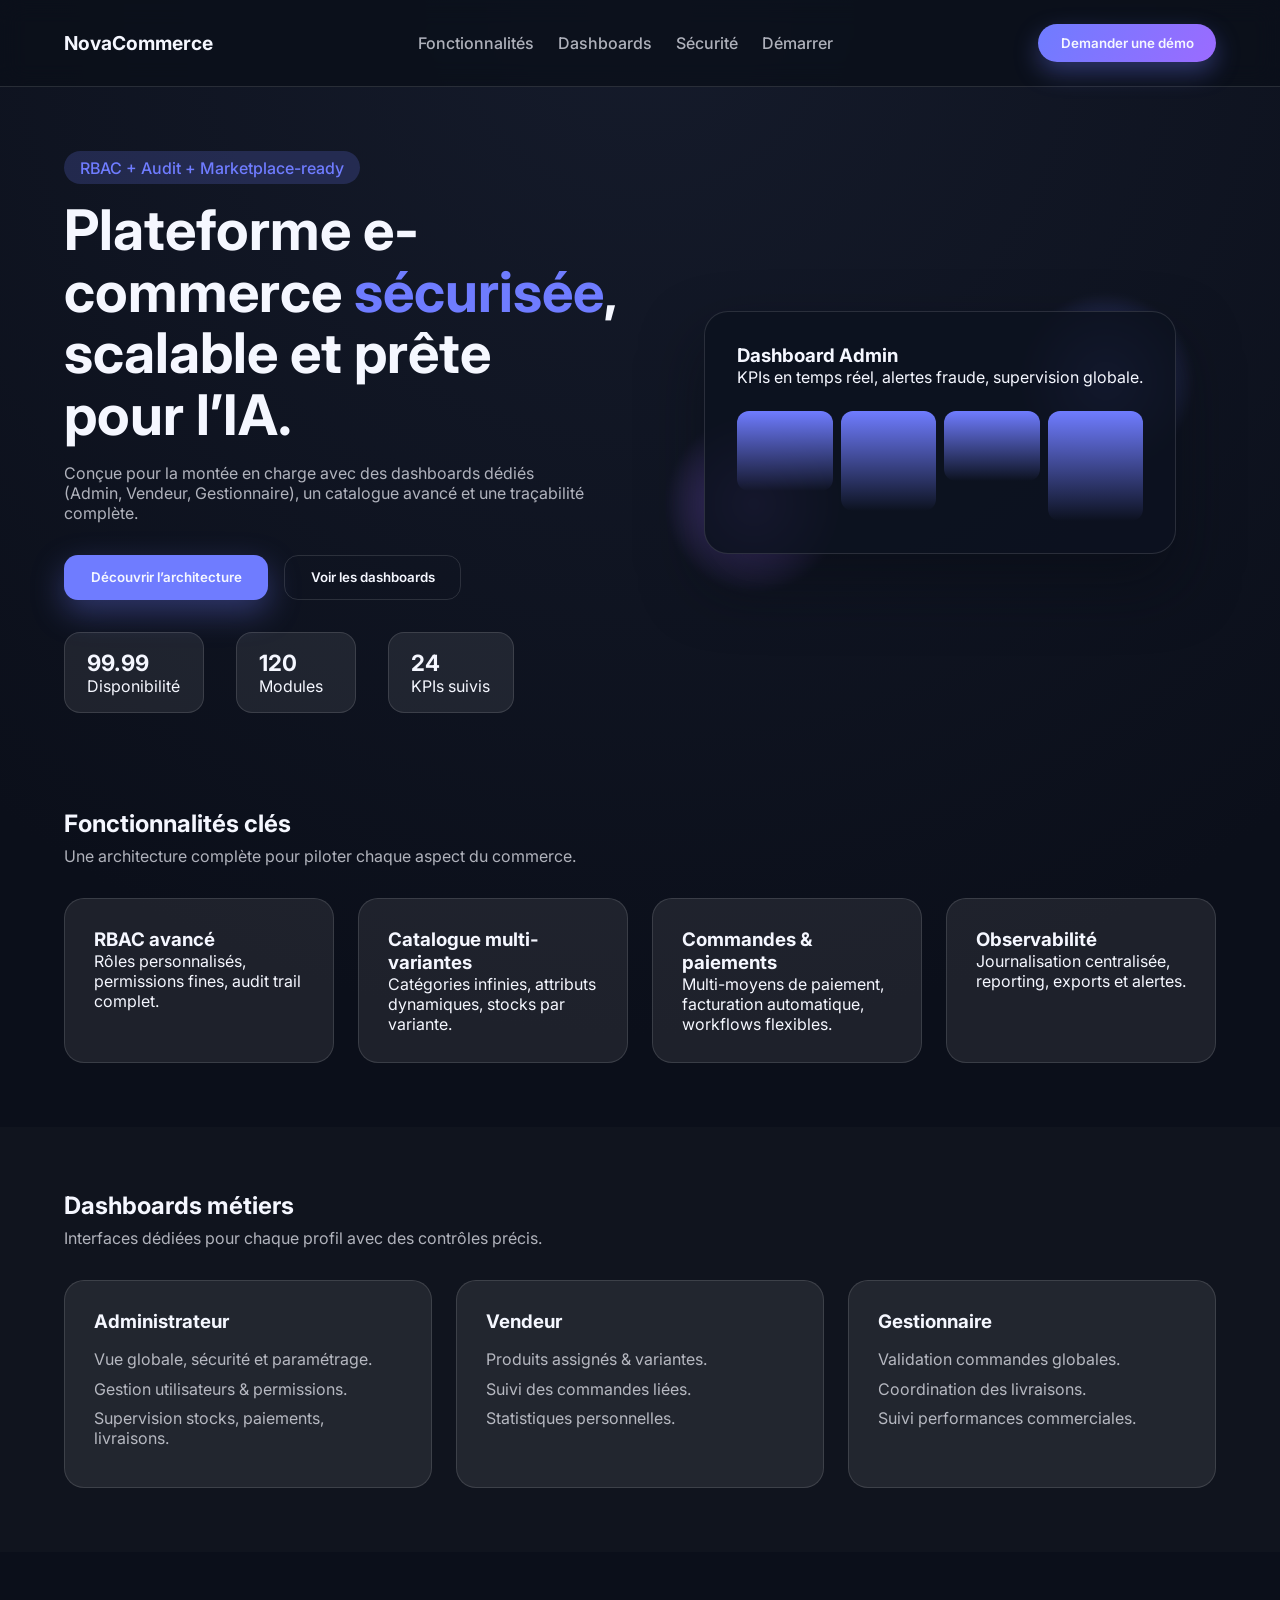
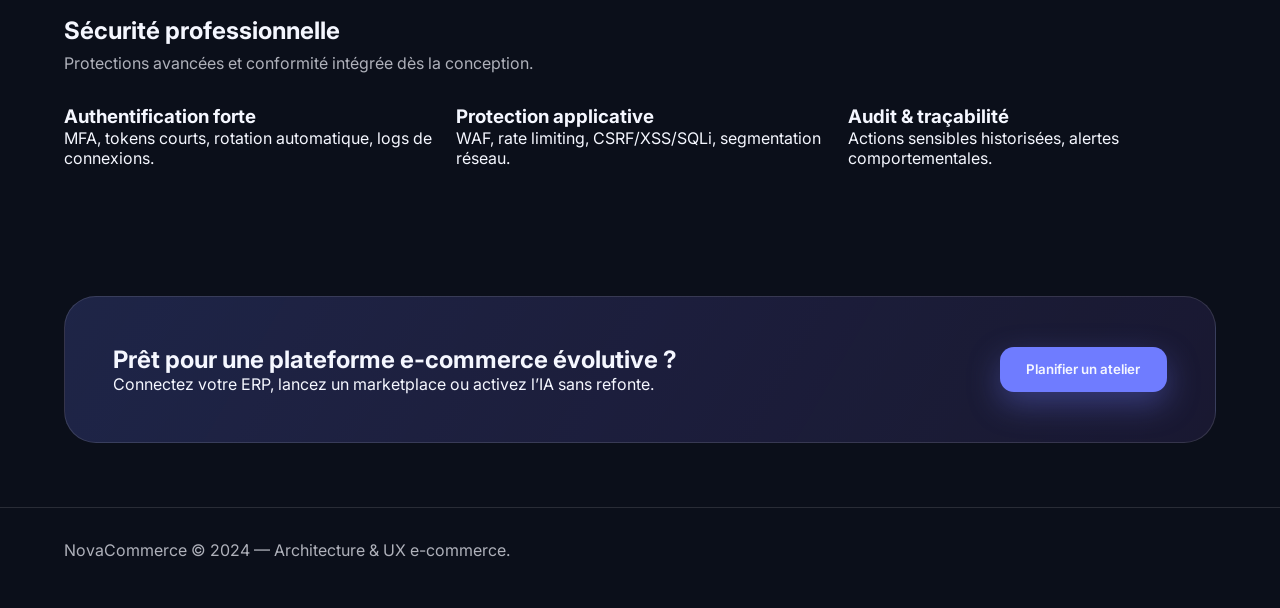
==== frontend/index.html @ bd28e69f "Add JS frontend and Laravel backend scaffold" ====
<!DOCTYPE html>
<html lang="fr">
<head>
  <meta charset="UTF-8" />
  <meta name="viewport" content="width=device-width, initial-scale=1.0" />
  <title>NovaCommerce — Plateforme e-commerce professionnelle</title>
  <link rel="stylesheet" href="assets/css/styles.css" />
  <link rel="preconnect" href="https://fonts.googleapis.com" />
  <link rel="preconnect" href="https://fonts.gstatic.com" crossorigin />
  <link href="https://fonts.googleapis.com/css2?family=Inter:wght@300;400;500;600;700&display=swap" rel="stylesheet" />
</head>
<body>
  <header class="navbar">
    <div class="brand">NovaCommerce</div>
    <nav>
      <a href="#features">Fonctionnalités</a>
      <a href="#dashboards">Dashboards</a>
      <a href="#security">Sécurité</a>
      <a href="#cta">Démarrer</a>
    </nav>
    <button class="cta">Demander une démo</button>
  </header>

  <main>
    <section class="hero">
      <div class="hero__content">
        <span class="badge">RBAC + Audit + Marketplace-ready</span>
        <h1>Plateforme e-commerce <span>sécurisée</span>, scalable et prête pour l’IA.</h1>
        <p>
          Conçue pour la montée en charge avec des dashboards dédiés (Admin, Vendeur, Gestionnaire),
          un catalogue avancé et une traçabilité complète.
        </p>
        <div class="hero__actions">
          <button class="primary">Découvrir l’architecture</button>
          <button class="secondary">Voir les dashboards</button>
        </div>
        <div class="hero__stats">
          <div class="stat">
            <strong data-count="99.99">0</strong>
            <span>Disponibilité</span>
          </div>
          <div class="stat">
            <strong data-count="120">0</strong>
            <span>Modules</span>
          </div>
          <div class="stat">
            <strong data-count="24">0</strong>
            <span>KPIs suivis</span>
          </div>
        </div>
      </div>
      <div class="hero__visual">
        <div class="orb orb--blue"></div>
        <div class="orb orb--purple"></div>
        <div class="card dashboard-card">
          <h3>Dashboard Admin</h3>
          <p>KPIs en temps réel, alertes fraude, supervision globale.</p>
          <div class="chart">
            <span></span><span></span><span></span><span></span>
          </div>
        </div>
      </div>
    </section>

    <section id="features" class="section">
      <div class="section__title">
        <h2>Fonctionnalités clés</h2>
        <p>Une architecture complète pour piloter chaque aspect du commerce.</p>
      </div>
      <div class="grid">
        <article class="feature">
          <h3>RBAC avancé</h3>
          <p>Rôles personnalisés, permissions fines, audit trail complet.</p>
        </article>
        <article class="feature">
          <h3>Catalogue multi-variantes</h3>
          <p>Catégories infinies, attributs dynamiques, stocks par variante.</p>
        </article>
        <article class="feature">
          <h3>Commandes & paiements</h3>
          <p>Multi-moyens de paiement, facturation automatique, workflows flexibles.</p>
        </article>
        <article class="feature">
          <h3>Observabilité</h3>
          <p>Journalisation centralisée, reporting, exports et alertes.</p>
        </article>
      </div>
    </section>

    <section id="dashboards" class="section section--alt">
      <div class="section__title">
        <h2>Dashboards métiers</h2>
        <p>Interfaces dédiées pour chaque profil avec des contrôles précis.</p>
      </div>
      <div class="dashboards">
        <div class="dashboard">
          <h3>Administrateur</h3>
          <ul>
            <li>Vue globale, sécurité et paramétrage.</li>
            <li>Gestion utilisateurs & permissions.</li>
            <li>Supervision stocks, paiements, livraisons.</li>
          </ul>
        </div>
        <div class="dashboard">
          <h3>Vendeur</h3>
          <ul>
            <li>Produits assignés & variantes.</li>
            <li>Suivi des commandes liées.</li>
            <li>Statistiques personnelles.</li>
          </ul>
        </div>
        <div class="dashboard">
          <h3>Gestionnaire</h3>
          <ul>
            <li>Validation commandes globales.</li>
            <li>Coordination des livraisons.</li>
            <li>Suivi performances commerciales.</li>
          </ul>
        </div>
      </div>
    </section>

    <section id="security" class="section">
      <div class="section__title">
        <h2>Sécurité professionnelle</h2>
        <p>Protections avancées et conformité intégrée dès la conception.</p>
      </div>
      <div class="security">
        <div>
          <h3>Authentification forte</h3>
          <p>MFA, tokens courts, rotation automatique, logs de connexions.</p>
        </div>
        <div>
          <h3>Protection applicative</h3>
          <p>WAF, rate limiting, CSRF/XSS/SQLi, segmentation réseau.</p>
        </div>
        <div>
          <h3>Audit & traçabilité</h3>
          <p>Actions sensibles historisées, alertes comportementales.</p>
        </div>
      </div>
    </section>

    <section id="cta" class="section section--cta">
      <div>
        <h2>Prêt pour une plateforme e-commerce évolutive ?</h2>
        <p>Connectez votre ERP, lancez un marketplace ou activez l’IA sans refonte.</p>
      </div>
      <button class="primary">Planifier un atelier</button>
    </section>
  </main>

  <footer class="footer">
    <span>NovaCommerce © 2024 — Architecture & UX e-commerce.</span>
  </footer>

  <script src="assets/js/app.js"></script>
</body>
</html>
---- frontend/assets/css/styles.css ----
:root {
  --bg: #0b0f1a;
  --card: rgba(255, 255, 255, 0.08);
  --accent: #6f7cff;
  --accent-2: #9b6bff;
  --text: #f5f7ff;
  --muted: rgba(245, 247, 255, 0.7);
  --border: rgba(255, 255, 255, 0.12);
}

* {
  margin: 0;
  padding: 0;
  box-sizing: border-box;
  font-family: "Inter", sans-serif;
}

body {
  background: radial-gradient(circle at top, #151b2b 0%, #0b0f1a 45%);
  color: var(--text);
  min-height: 100vh;
  overflow-x: hidden;
}

.navbar {
  position: sticky;
  top: 0;
  z-index: 10;
  display: flex;
  justify-content: space-between;
  align-items: center;
  padding: 1.5rem 4rem;
  background: rgba(11, 15, 26, 0.8);
  backdrop-filter: blur(12px);
  border-bottom: 1px solid var(--border);
}

.navbar nav {
  display: flex;
  gap: 1.5rem;
}

.navbar a {
  color: var(--muted);
  text-decoration: none;
  font-weight: 500;
  transition: color 0.3s ease;
}

.navbar a:hover {
  color: var(--text);
}

.brand {
  font-weight: 700;
  font-size: 1.2rem;
}

.cta {
  background: linear-gradient(120deg, var(--accent), var(--accent-2));
  border: none;
  padding: 0.7rem 1.4rem;
  color: var(--text);
  border-radius: 999px;
  font-weight: 600;
  cursor: pointer;
  box-shadow: 0 10px 24px rgba(111, 124, 255, 0.35);
  transition: transform 0.3s ease;
}

.cta:hover {
  transform: translateY(-2px);
}

.hero {
  display: grid;
  grid-template-columns: repeat(auto-fit, minmax(320px, 1fr));
  gap: 3rem;
  padding: 4rem 4rem 2rem;
  align-items: center;
}

.hero__content h1 {
  font-size: clamp(2.5rem, 5vw, 3.5rem);
  line-height: 1.1;
  margin-bottom: 1rem;
}

.hero__content h1 span {
  color: var(--accent);
}

.hero__content p {
  color: var(--muted);
  margin-bottom: 2rem;
  max-width: 520px;
}

.hero__actions {
  display: flex;
  gap: 1rem;
  margin-bottom: 2rem;
}

.primary,
.secondary {
  padding: 0.85rem 1.6rem;
  border-radius: 14px;
  border: 1px solid transparent;
  font-weight: 600;
  cursor: pointer;
  transition: all 0.3s ease;
}

.primary {
  background: var(--accent);
  color: var(--text);
  box-shadow: 0 12px 32px rgba(111, 124, 255, 0.35);
}

.primary:hover {
  transform: translateY(-2px);
}

.secondary {
  background: transparent;
  border-color: var(--border);
  color: var(--text);
}

.badge {
  background: rgba(111, 124, 255, 0.2);
  padding: 0.4rem 1rem;
  border-radius: 999px;
  display: inline-block;
  margin-bottom: 1rem;
  font-weight: 500;
  color: var(--accent);
}

.hero__stats {
  display: flex;
  gap: 2rem;
}

.stat {
  background: var(--card);
  padding: 1rem 1.4rem;
  border-radius: 16px;
  border: 1px solid var(--border);
  min-width: 120px;
  animation: float 5s ease-in-out infinite;
}

.stat strong {
  display: block;
  font-size: 1.4rem;
}

.hero__visual {
  position: relative;
  display: flex;
  justify-content: center;
}

.orb {
  position: absolute;
  width: 180px;
  height: 180px;
  border-radius: 50%;
  filter: blur(2px);
  opacity: 0.6;
  animation: pulse 6s ease-in-out infinite;
}

.orb--blue {
  background: radial-gradient(circle, #6f7cff 0%, transparent 70%);
  top: -20px;
  right: 20px;
}

.orb--purple {
  background: radial-gradient(circle, #9b6bff 0%, transparent 70%);
  bottom: -40px;
  left: 0;
}

.dashboard-card {
  background: rgba(13, 18, 32, 0.9);
  padding: 2rem;
  border-radius: 24px;
  border: 1px solid var(--border);
  box-shadow: 0 30px 60px rgba(8, 12, 20, 0.5);
  position: relative;
  z-index: 1;
  animation: lift 6s ease-in-out infinite;
}

.chart {
  display: grid;
  grid-template-columns: repeat(4, 1fr);
  gap: 0.5rem;
  margin-top: 1.5rem;
}

.chart span {
  background: linear-gradient(180deg, var(--accent), transparent);
  height: 80px;
  border-radius: 12px;
  animation: grow 3s ease-in-out infinite;
}

.chart span:nth-child(2) { height: 100px; }
.chart span:nth-child(3) { height: 70px; }
.chart span:nth-child(4) { height: 110px; }

.section {
  padding: 4rem;
}

.section--alt {
  background: rgba(255, 255, 255, 0.02);
}

.section--cta {
  display: flex;
  justify-content: space-between;
  align-items: center;
  gap: 2rem;
  background: linear-gradient(120deg, rgba(111, 124, 255, 0.2), rgba(155, 107, 255, 0.1));
  margin: 4rem;
  border-radius: 32px;
  padding: 3rem;
  border: 1px solid var(--border);
}

.section__title {
  margin-bottom: 2rem;
}

.section__title p {
  color: var(--muted);
  margin-top: 0.5rem;
}

.grid {
  display: grid;
  grid-template-columns: repeat(auto-fit, minmax(220px, 1fr));
  gap: 1.5rem;
}

.feature,
.dashboard {
  background: var(--card);
  border: 1px solid var(--border);
  padding: 1.8rem;
  border-radius: 20px;
  transition: transform 0.3s ease, box-shadow 0.3s ease;
}

.feature:hover,
.dashboard:hover {
  transform: translateY(-4px);
  box-shadow: 0 16px 32px rgba(0, 0, 0, 0.35);
}

.dashboards {
  display: grid;
  grid-template-columns: repeat(auto-fit, minmax(240px, 1fr));
  gap: 1.5rem;
}

.dashboard ul {
  margin-top: 1rem;
  list-style: none;
  color: var(--muted);
}

.dashboard li {
  margin-bottom: 0.6rem;
}

.security {
  display: grid;
  gap: 1.5rem;
  grid-template-columns: repeat(auto-fit, minmax(240px, 1fr));
}

.footer {
  padding: 2rem 4rem 3rem;
  color: var(--muted);
  border-top: 1px solid var(--border);
}

@keyframes float {
  0%, 100% { transform: translateY(0); }
  50% { transform: translateY(-8px); }
}

@keyframes pulse {
  0%, 100% { transform: scale(1); opacity: 0.6; }
  50% { transform: scale(1.1); opacity: 0.9; }
}

@keyframes grow {
  0%, 100% { transform: scaleY(0.85); }
  50% { transform: scaleY(1.05); }
}

@keyframes lift {
  0%, 100% { transform: translateY(0); }
  50% { transform: translateY(-12px); }
}

@media (max-width: 768px) {
  .navbar {
    flex-direction: column;
    gap: 1rem;
    padding: 1.5rem 2rem;
  }

  .hero,
  .section {
    padding: 3rem 2rem;
  }

  .section--cta {
    flex-direction: column;
    align-items: flex-start;
  }
}
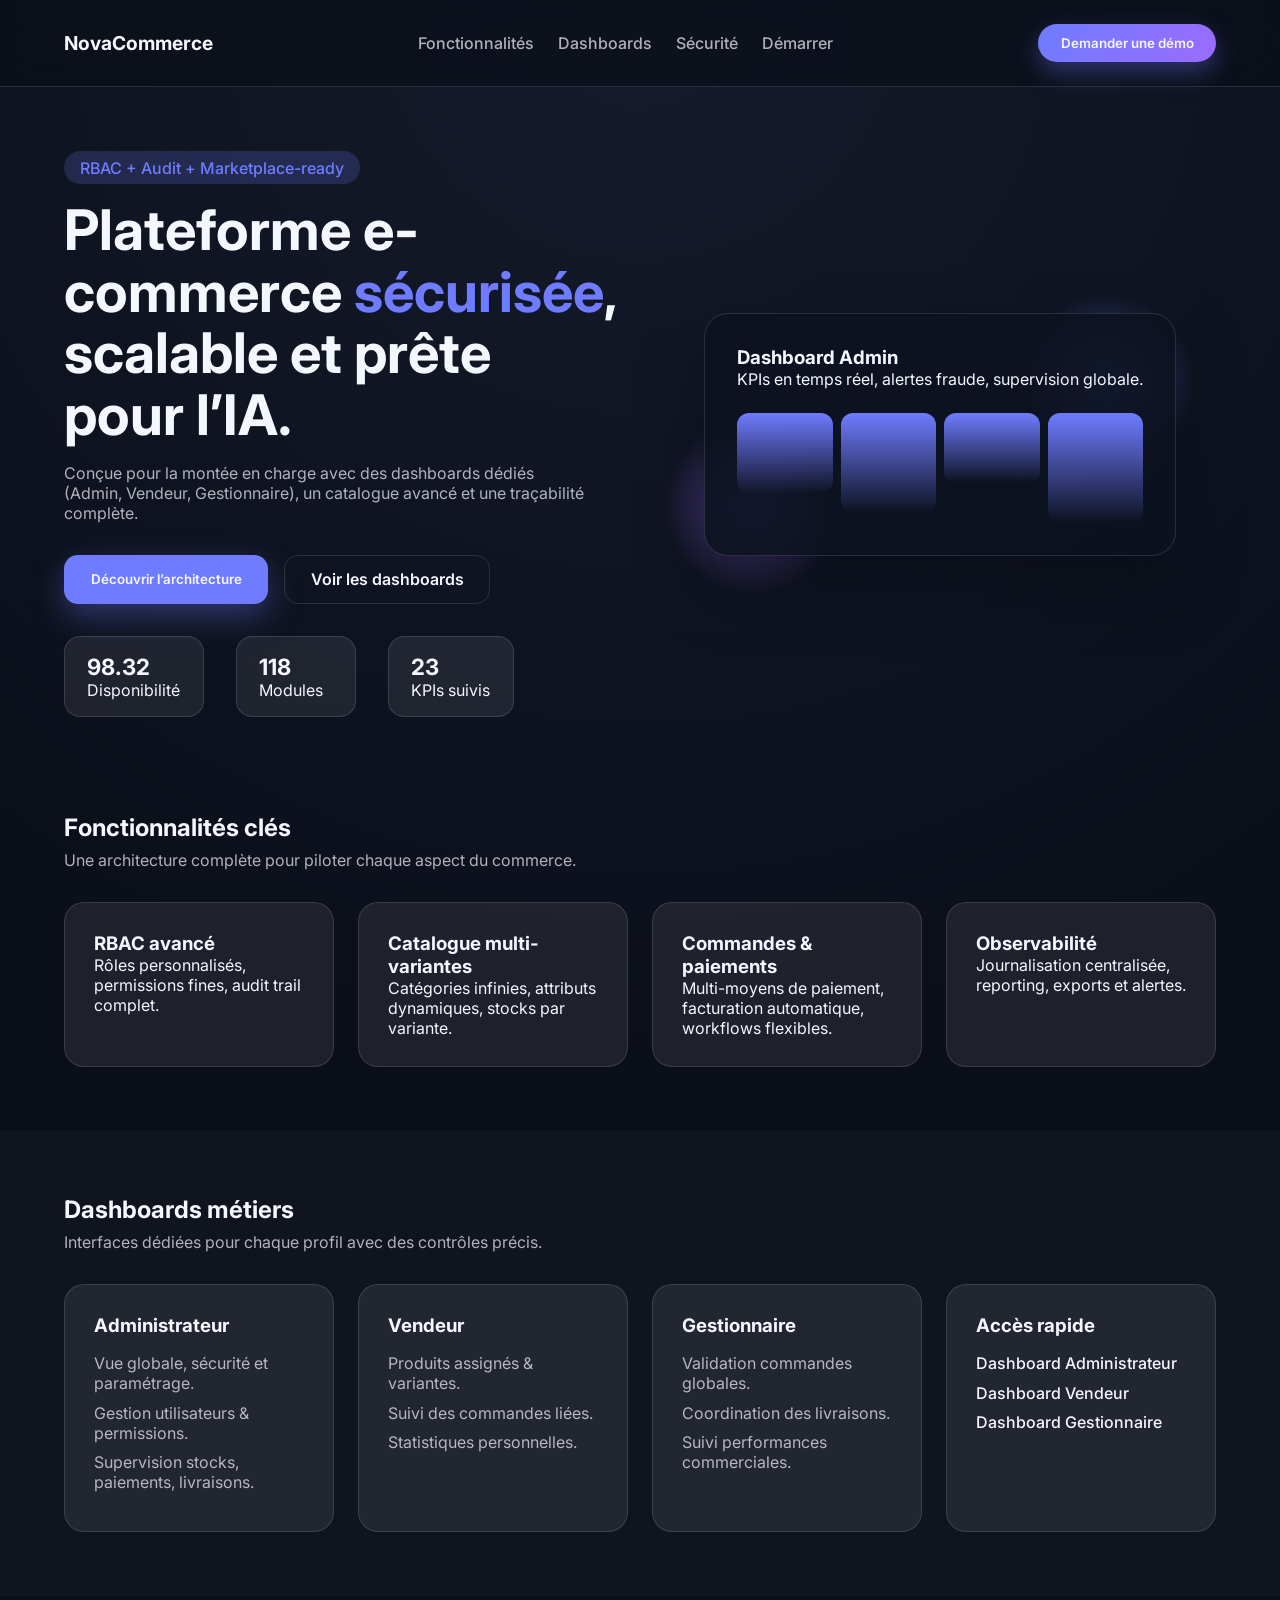
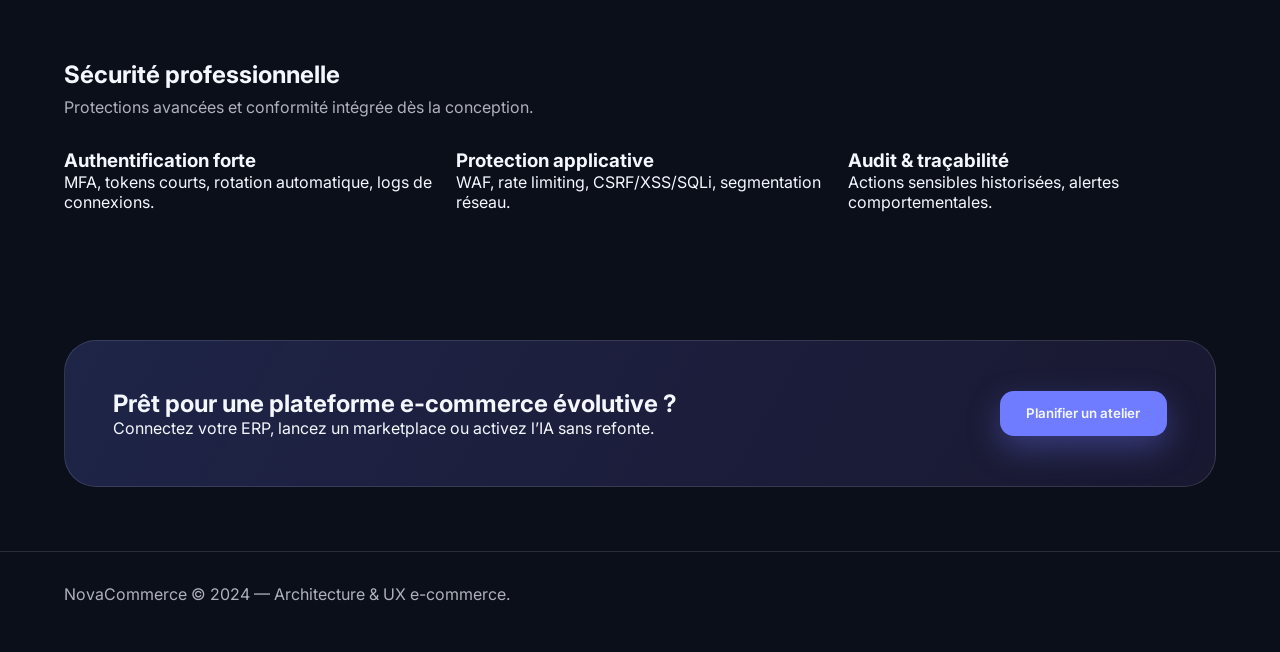
==== commit 064eff6b: "Add dashboards and expand backend resources" ====
--- a/frontend/index.html
+++ b/frontend/index.html
@@ -32,7 +32,7 @@
         </p>
         <div class="hero__actions">
           <button class="primary">Découvrir l’architecture</button>
-          <button class="secondary">Voir les dashboards</button>
+          <a class="secondary button-link" href="admin.html">Voir les dashboards</a>
         </div>
         <div class="hero__stats">
           <div class="stat">
@@ -117,6 +117,14 @@
             <li>Suivi performances commerciales.</li>
           </ul>
         </div>
+        <div class="dashboard dashboard--links">
+          <h3>Accès rapide</h3>
+          <ul>
+            <li><a href="admin.html">Dashboard Administrateur</a></li>
+            <li><a href="seller.html">Dashboard Vendeur</a></li>
+            <li><a href="manager.html">Dashboard Gestionnaire</a></li>
+          </ul>
+        </div>
       </div>
     </section>
 
--- a/frontend/assets/css/styles.css
+++ b/frontend/assets/css/styles.css
@@ -110,6 +110,10 @@
   font-weight: 600;
   cursor: pointer;
   transition: all 0.3s ease;
+  text-decoration: none;
+  display: inline-flex;
+  align-items: center;
+  justify-content: center;
 }
 
 .primary {
@@ -126,6 +130,10 @@
   background: transparent;
   border-color: var(--border);
   color: var(--text);
+}
+
+.button-link {
+  background: transparent;
 }
 
 .badge {
@@ -280,6 +288,16 @@
   margin-bottom: 0.6rem;
 }
 
+.dashboard--links a {
+  color: var(--text);
+  text-decoration: none;
+  font-weight: 500;
+}
+
+.dashboard--links a:hover {
+  color: var(--accent);
+}
+
 .security {
   display: grid;
   gap: 1.5rem;
@@ -290,6 +308,234 @@
   padding: 2rem 4rem 3rem;
   color: var(--muted);
   border-top: 1px solid var(--border);
+}
+
+.dashboard-body {
+  background: linear-gradient(180deg, #0b0f1a 0%, #0f1424 100%);
+}
+
+.dashboard-layout {
+  display: grid;
+  grid-template-columns: 260px 1fr;
+  min-height: 100vh;
+}
+
+.sidebar {
+  padding: 2.5rem 2rem;
+  border-right: 1px solid var(--border);
+  background: rgba(11, 15, 26, 0.9);
+  position: sticky;
+  top: 0;
+  height: 100vh;
+}
+
+.sidebar nav {
+  display: flex;
+  flex-direction: column;
+  gap: 0.8rem;
+  margin-top: 2rem;
+}
+
+.sidebar a {
+  color: var(--muted);
+  text-decoration: none;
+  padding: 0.6rem 1rem;
+  border-radius: 12px;
+  transition: all 0.3s ease;
+}
+
+.sidebar a.active,
+.sidebar a:hover {
+  background: rgba(111, 124, 255, 0.15);
+  color: var(--text);
+}
+
+.dashboard-content {
+  padding: 3rem 3.5rem 4rem;
+}
+
+.dashboard-header {
+  display: flex;
+  justify-content: space-between;
+  align-items: center;
+  gap: 2rem;
+  margin-bottom: 2rem;
+}
+
+.dashboard-header p {
+  color: var(--muted);
+  margin-top: 0.4rem;
+}
+
+.kpi-grid {
+  display: grid;
+  grid-template-columns: repeat(auto-fit, minmax(220px, 1fr));
+  gap: 1.4rem;
+  margin-bottom: 2rem;
+}
+
+.kpi-card {
+  background: var(--card);
+  border-radius: 18px;
+  padding: 1.6rem;
+  border: 1px solid var(--border);
+}
+
+.kpi-card strong {
+  display: block;
+  font-size: 1.6rem;
+  margin-top: 0.5rem;
+}
+
+.kpi-card span {
+  color: var(--muted);
+  font-size: 0.9rem;
+}
+
+.dashboard-panels {
+  display: grid;
+  grid-template-columns: repeat(auto-fit, minmax(280px, 1fr));
+  gap: 1.5rem;
+  margin-bottom: 2rem;
+}
+
+.panel {
+  background: rgba(12, 17, 30, 0.9);
+  border-radius: 20px;
+  border: 1px solid var(--border);
+  padding: 1.8rem;
+}
+
+.panel h2 {
+  margin-bottom: 1rem;
+}
+
+.activity-list {
+  list-style: none;
+  color: var(--muted);
+  display: grid;
+  gap: 0.8rem;
+}
+
+.inventory {
+  display: grid;
+  gap: 1rem;
+}
+
+.progress {
+  background: rgba(255, 255, 255, 0.08);
+  border-radius: 999px;
+  height: 8px;
+  overflow: hidden;
+  margin-top: 0.4rem;
+}
+
+.progress span {
+  display: block;
+  height: 100%;
+  background: linear-gradient(120deg, var(--accent), var(--accent-2));
+  border-radius: 999px;
+  transition: width 0.6s ease;
+}
+
+.data-table {
+  width: 100%;
+  border-collapse: collapse;
+  font-size: 0.9rem;
+}
+
+.data-table th,
+.data-table td {
+  text-align: left;
+  padding: 0.6rem 0;
+  border-bottom: 1px solid rgba(255, 255, 255, 0.06);
+}
+
+.status {
+  display: inline-flex;
+  padding: 0.25rem 0.6rem;
+  border-radius: 999px;
+  font-size: 0.75rem;
+  font-weight: 600;
+}
+
+.status.pending {
+  background: rgba(255, 185, 72, 0.2);
+  color: #ffb948;
+}
+
+.status.shipping {
+  background: rgba(111, 124, 255, 0.2);
+  color: #8ea0ff;
+}
+
+.status.paid {
+  background: rgba(83, 255, 199, 0.2);
+  color: #53ffc7;
+}
+
+.chart-bars {
+  display: grid;
+  gap: 1rem;
+}
+
+.bar {
+  position: relative;
+  background: rgba(255, 255, 255, 0.08);
+  border-radius: 12px;
+  padding: 0.6rem 1rem;
+  overflow: hidden;
+}
+
+.bar::after {
+  content: "";
+  position: absolute;
+  inset: 0;
+  background: linear-gradient(90deg, var(--accent), var(--accent-2));
+  width: var(--value);
+  border-radius: 12px;
+  opacity: 0.6;
+  z-index: 0;
+}
+
+.bar span {
+  position: relative;
+  z-index: 1;
+  font-weight: 600;
+}
+
+.timeline {
+  display: grid;
+  gap: 1rem;
+}
+
+.timeline-item {
+  display: flex;
+  gap: 1rem;
+  color: var(--muted);
+}
+
+.list-card {
+  display: grid;
+  gap: 1rem;
+}
+
+.list-card div {
+  display: flex;
+  justify-content: space-between;
+  padding-bottom: 0.6rem;
+  border-bottom: 1px dashed rgba(255, 255, 255, 0.15);
+}
+
+.reveal {
+  opacity: 0;
+  transform: translateY(18px);
+  transition: all 0.6s ease;
+}
+
+.reveal.is-visible {
+  opacity: 1;
+  transform: translateY(0);
 }
 
 @keyframes float {
@@ -328,4 +574,20 @@
     flex-direction: column;
     align-items: flex-start;
   }
-}
+
+  .dashboard-layout {
+    grid-template-columns: 1fr;
+  }
+
+  .sidebar {
+    position: relative;
+    height: auto;
+    border-right: none;
+    border-bottom: 1px solid var(--border);
+  }
+
+  .dashboard-header {
+    flex-direction: column;
+    align-items: flex-start;
+  }
+}
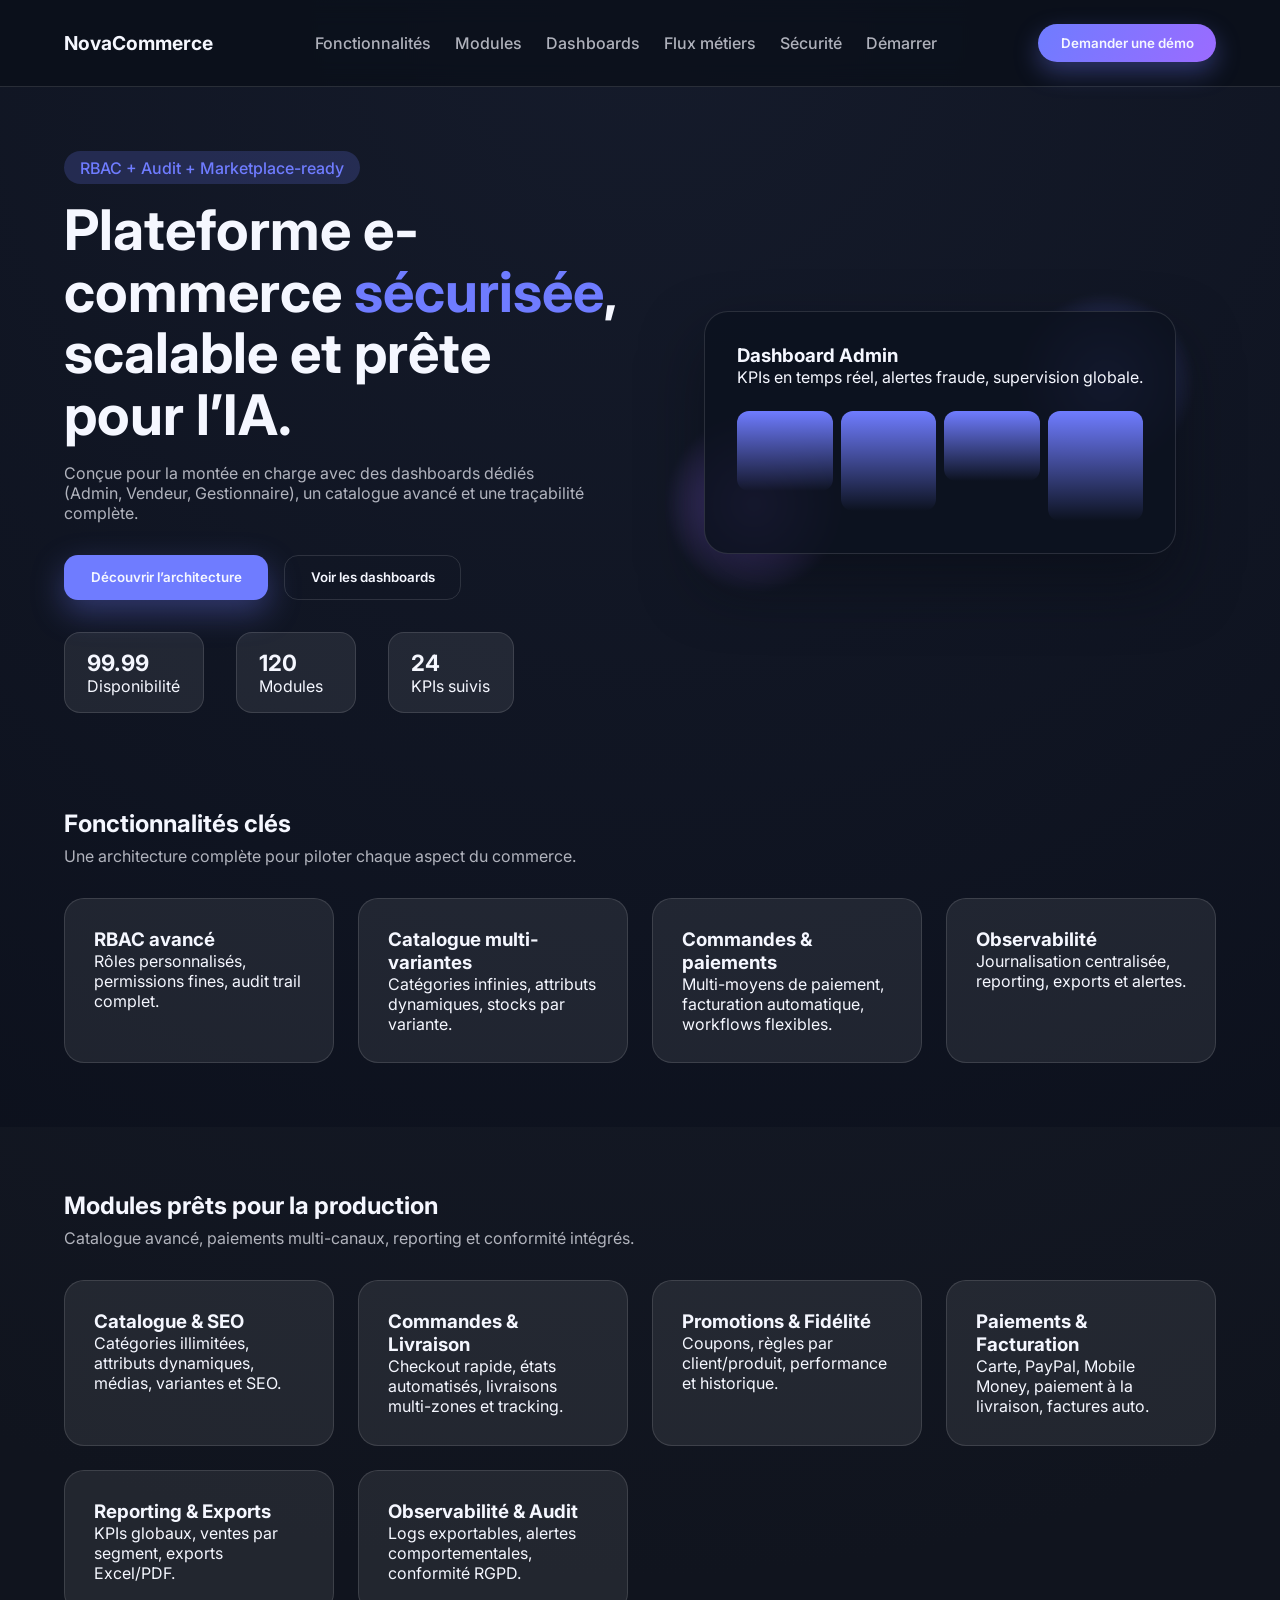
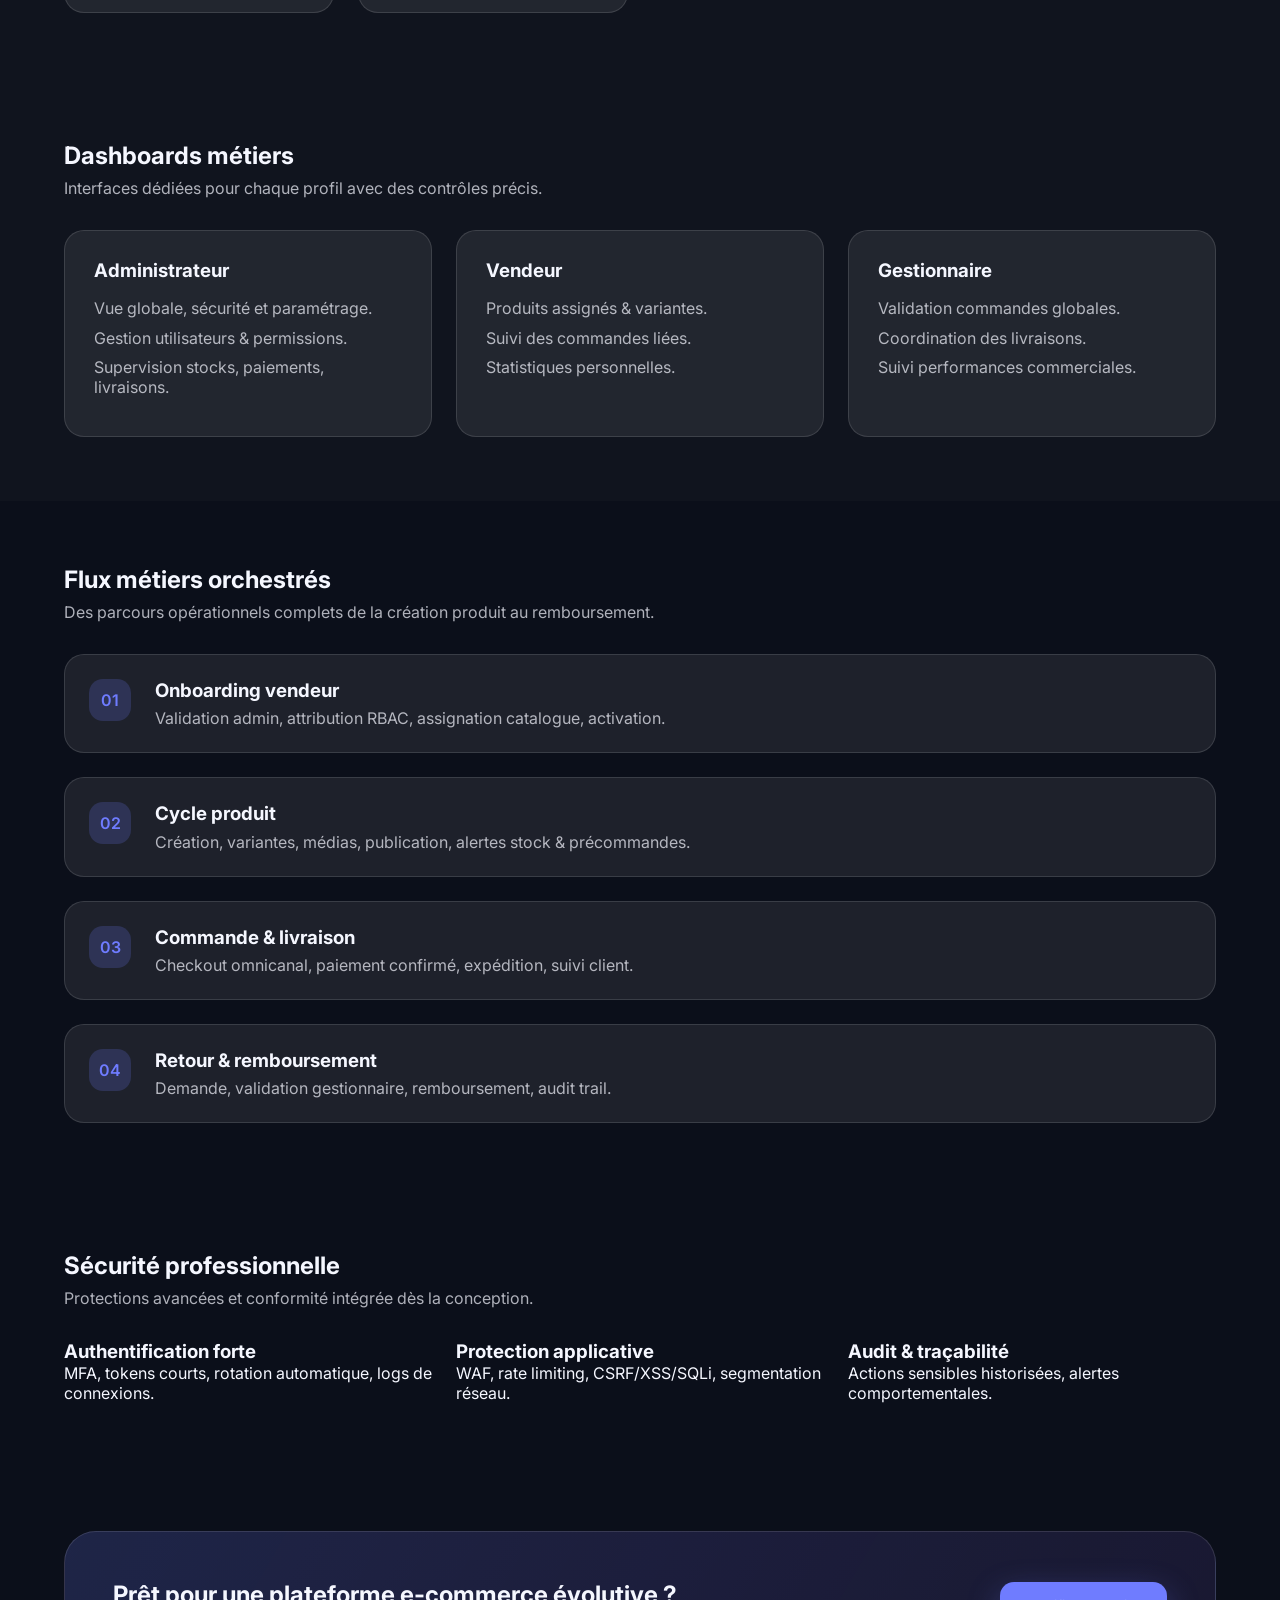
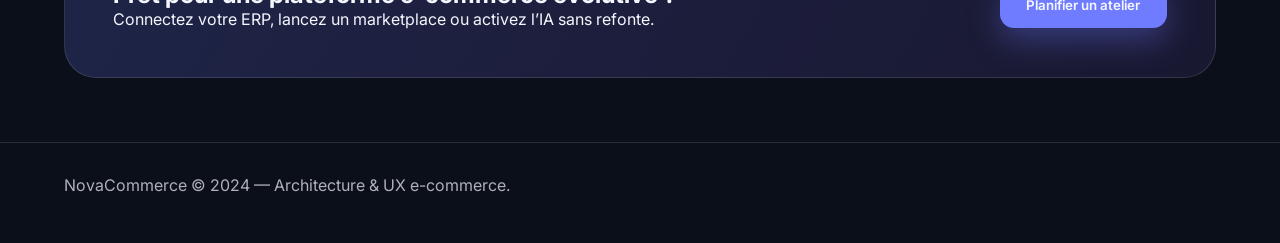
==== commit ca2ec5f7: "Expand commerce schema and UX sections" ====
--- a/frontend/index.html
+++ b/frontend/index.html
@@ -14,7 +14,9 @@
     <div class="brand">NovaCommerce</div>
     <nav>
       <a href="#features">Fonctionnalités</a>
+      <a href="#modules">Modules</a>
       <a href="#dashboards">Dashboards</a>
+      <a href="#flows">Flux métiers</a>
       <a href="#security">Sécurité</a>
       <a href="#cta">Démarrer</a>
     </nav>
@@ -32,7 +34,7 @@
         </p>
         <div class="hero__actions">
           <button class="primary">Découvrir l’architecture</button>
-          <a class="secondary button-link" href="admin.html">Voir les dashboards</a>
+          <button class="secondary">Voir les dashboards</button>
         </div>
         <div class="hero__stats">
           <div class="stat">
@@ -87,6 +89,39 @@
       </div>
     </section>
 
+    <section id="modules" class="section section--alt">
+      <div class="section__title">
+        <h2>Modules prêts pour la production</h2>
+        <p>Catalogue avancé, paiements multi-canaux, reporting et conformité intégrés.</p>
+      </div>
+      <div class="grid grid--modules">
+        <article class="feature">
+          <h3>Catalogue & SEO</h3>
+          <p>Catégories illimitées, attributs dynamiques, médias, variantes et SEO.</p>
+        </article>
+        <article class="feature">
+          <h3>Commandes & Livraison</h3>
+          <p>Checkout rapide, états automatisés, livraisons multi-zones et tracking.</p>
+        </article>
+        <article class="feature">
+          <h3>Promotions & Fidélité</h3>
+          <p>Coupons, règles par client/produit, performance et historique.</p>
+        </article>
+        <article class="feature">
+          <h3>Paiements & Facturation</h3>
+          <p>Carte, PayPal, Mobile Money, paiement à la livraison, factures auto.</p>
+        </article>
+        <article class="feature">
+          <h3>Reporting & Exports</h3>
+          <p>KPIs globaux, ventes par segment, exports Excel/PDF.</p>
+        </article>
+        <article class="feature">
+          <h3>Observabilité & Audit</h3>
+          <p>Logs exportables, alertes comportementales, conformité RGPD.</p>
+        </article>
+      </div>
+    </section>
+
     <section id="dashboards" class="section section--alt">
       <div class="section__title">
         <h2>Dashboards métiers</h2>
@@ -117,13 +152,42 @@
             <li>Suivi performances commerciales.</li>
           </ul>
         </div>
-        <div class="dashboard dashboard--links">
-          <h3>Accès rapide</h3>
-          <ul>
-            <li><a href="admin.html">Dashboard Administrateur</a></li>
-            <li><a href="seller.html">Dashboard Vendeur</a></li>
-            <li><a href="manager.html">Dashboard Gestionnaire</a></li>
-          </ul>
+      </div>
+    </section>
+
+    <section id="flows" class="section">
+      <div class="section__title">
+        <h2>Flux métiers orchestrés</h2>
+        <p>Des parcours opérationnels complets de la création produit au remboursement.</p>
+      </div>
+      <div class="timeline">
+        <div class="timeline__item">
+          <span>01</span>
+          <div>
+            <h3>Onboarding vendeur</h3>
+            <p>Validation admin, attribution RBAC, assignation catalogue, activation.</p>
+          </div>
+        </div>
+        <div class="timeline__item">
+          <span>02</span>
+          <div>
+            <h3>Cycle produit</h3>
+            <p>Création, variantes, médias, publication, alertes stock & précommandes.</p>
+          </div>
+        </div>
+        <div class="timeline__item">
+          <span>03</span>
+          <div>
+            <h3>Commande & livraison</h3>
+            <p>Checkout omnicanal, paiement confirmé, expédition, suivi client.</p>
+          </div>
+        </div>
+        <div class="timeline__item">
+          <span>04</span>
+          <div>
+            <h3>Retour & remboursement</h3>
+            <p>Demande, validation gestionnaire, remboursement, audit trail.</p>
+          </div>
         </div>
       </div>
     </section>
--- a/frontend/assets/css/styles.css
+++ b/frontend/assets/css/styles.css
@@ -110,10 +110,6 @@
   font-weight: 600;
   cursor: pointer;
   transition: all 0.3s ease;
-  text-decoration: none;
-  display: inline-flex;
-  align-items: center;
-  justify-content: center;
 }
 
 .primary {
@@ -130,10 +126,6 @@
   background: transparent;
   border-color: var(--border);
   color: var(--text);
-}
-
-.button-link {
-  background: transparent;
 }
 
 .badge {
@@ -257,6 +249,10 @@
   gap: 1.5rem;
 }
 
+.grid--modules {
+  grid-template-columns: repeat(auto-fit, minmax(240px, 1fr));
+}
+
 .feature,
 .dashboard {
   background: var(--card);
@@ -288,254 +284,48 @@
   margin-bottom: 0.6rem;
 }
 
-.dashboard--links a {
-  color: var(--text);
-  text-decoration: none;
-  font-weight: 500;
-}
-
-.dashboard--links a:hover {
+.security {
+  display: grid;
+  gap: 1.5rem;
+  grid-template-columns: repeat(auto-fit, minmax(240px, 1fr));
+}
+
+.timeline {
+  display: grid;
+  gap: 1.5rem;
+}
+
+.timeline__item {
+  display: flex;
+  gap: 1.5rem;
+  align-items: flex-start;
+  padding: 1.5rem;
+  border-radius: 20px;
+  border: 1px solid var(--border);
+  background: var(--card);
+}
+
+.timeline__item span {
+  display: inline-flex;
+  align-items: center;
+  justify-content: center;
+  width: 42px;
+  height: 42px;
+  border-radius: 14px;
+  background: rgba(111, 124, 255, 0.2);
   color: var(--accent);
-}
-
-.security {
-  display: grid;
-  gap: 1.5rem;
-  grid-template-columns: repeat(auto-fit, minmax(240px, 1fr));
+  font-weight: 600;
+}
+
+.timeline__item p {
+  color: var(--muted);
+  margin-top: 0.4rem;
 }
 
 .footer {
   padding: 2rem 4rem 3rem;
   color: var(--muted);
   border-top: 1px solid var(--border);
-}
-
-.dashboard-body {
-  background: linear-gradient(180deg, #0b0f1a 0%, #0f1424 100%);
-}
-
-.dashboard-layout {
-  display: grid;
-  grid-template-columns: 260px 1fr;
-  min-height: 100vh;
-}
-
-.sidebar {
-  padding: 2.5rem 2rem;
-  border-right: 1px solid var(--border);
-  background: rgba(11, 15, 26, 0.9);
-  position: sticky;
-  top: 0;
-  height: 100vh;
-}
-
-.sidebar nav {
-  display: flex;
-  flex-direction: column;
-  gap: 0.8rem;
-  margin-top: 2rem;
-}
-
-.sidebar a {
-  color: var(--muted);
-  text-decoration: none;
-  padding: 0.6rem 1rem;
-  border-radius: 12px;
-  transition: all 0.3s ease;
-}
-
-.sidebar a.active,
-.sidebar a:hover {
-  background: rgba(111, 124, 255, 0.15);
-  color: var(--text);
-}
-
-.dashboard-content {
-  padding: 3rem 3.5rem 4rem;
-}
-
-.dashboard-header {
-  display: flex;
-  justify-content: space-between;
-  align-items: center;
-  gap: 2rem;
-  margin-bottom: 2rem;
-}
-
-.dashboard-header p {
-  color: var(--muted);
-  margin-top: 0.4rem;
-}
-
-.kpi-grid {
-  display: grid;
-  grid-template-columns: repeat(auto-fit, minmax(220px, 1fr));
-  gap: 1.4rem;
-  margin-bottom: 2rem;
-}
-
-.kpi-card {
-  background: var(--card);
-  border-radius: 18px;
-  padding: 1.6rem;
-  border: 1px solid var(--border);
-}
-
-.kpi-card strong {
-  display: block;
-  font-size: 1.6rem;
-  margin-top: 0.5rem;
-}
-
-.kpi-card span {
-  color: var(--muted);
-  font-size: 0.9rem;
-}
-
-.dashboard-panels {
-  display: grid;
-  grid-template-columns: repeat(auto-fit, minmax(280px, 1fr));
-  gap: 1.5rem;
-  margin-bottom: 2rem;
-}
-
-.panel {
-  background: rgba(12, 17, 30, 0.9);
-  border-radius: 20px;
-  border: 1px solid var(--border);
-  padding: 1.8rem;
-}
-
-.panel h2 {
-  margin-bottom: 1rem;
-}
-
-.activity-list {
-  list-style: none;
-  color: var(--muted);
-  display: grid;
-  gap: 0.8rem;
-}
-
-.inventory {
-  display: grid;
-  gap: 1rem;
-}
-
-.progress {
-  background: rgba(255, 255, 255, 0.08);
-  border-radius: 999px;
-  height: 8px;
-  overflow: hidden;
-  margin-top: 0.4rem;
-}
-
-.progress span {
-  display: block;
-  height: 100%;
-  background: linear-gradient(120deg, var(--accent), var(--accent-2));
-  border-radius: 999px;
-  transition: width 0.6s ease;
-}
-
-.data-table {
-  width: 100%;
-  border-collapse: collapse;
-  font-size: 0.9rem;
-}
-
-.data-table th,
-.data-table td {
-  text-align: left;
-  padding: 0.6rem 0;
-  border-bottom: 1px solid rgba(255, 255, 255, 0.06);
-}
-
-.status {
-  display: inline-flex;
-  padding: 0.25rem 0.6rem;
-  border-radius: 999px;
-  font-size: 0.75rem;
-  font-weight: 600;
-}
-
-.status.pending {
-  background: rgba(255, 185, 72, 0.2);
-  color: #ffb948;
-}
-
-.status.shipping {
-  background: rgba(111, 124, 255, 0.2);
-  color: #8ea0ff;
-}
-
-.status.paid {
-  background: rgba(83, 255, 199, 0.2);
-  color: #53ffc7;
-}
-
-.chart-bars {
-  display: grid;
-  gap: 1rem;
-}
-
-.bar {
-  position: relative;
-  background: rgba(255, 255, 255, 0.08);
-  border-radius: 12px;
-  padding: 0.6rem 1rem;
-  overflow: hidden;
-}
-
-.bar::after {
-  content: "";
-  position: absolute;
-  inset: 0;
-  background: linear-gradient(90deg, var(--accent), var(--accent-2));
-  width: var(--value);
-  border-radius: 12px;
-  opacity: 0.6;
-  z-index: 0;
-}
-
-.bar span {
-  position: relative;
-  z-index: 1;
-  font-weight: 600;
-}
-
-.timeline {
-  display: grid;
-  gap: 1rem;
-}
-
-.timeline-item {
-  display: flex;
-  gap: 1rem;
-  color: var(--muted);
-}
-
-.list-card {
-  display: grid;
-  gap: 1rem;
-}
-
-.list-card div {
-  display: flex;
-  justify-content: space-between;
-  padding-bottom: 0.6rem;
-  border-bottom: 1px dashed rgba(255, 255, 255, 0.15);
-}
-
-.reveal {
-  opacity: 0;
-  transform: translateY(18px);
-  transition: all 0.6s ease;
-}
-
-.reveal.is-visible {
-  opacity: 1;
-  transform: translateY(0);
 }
 
 @keyframes float {
@@ -574,20 +364,4 @@
     flex-direction: column;
     align-items: flex-start;
   }
-
-  .dashboard-layout {
-    grid-template-columns: 1fr;
-  }
-
-  .sidebar {
-    position: relative;
-    height: auto;
-    border-right: none;
-    border-bottom: 1px solid var(--border);
-  }
-
-  .dashboard-header {
-    flex-direction: column;
-    align-items: flex-start;
-  }
-}
+}
